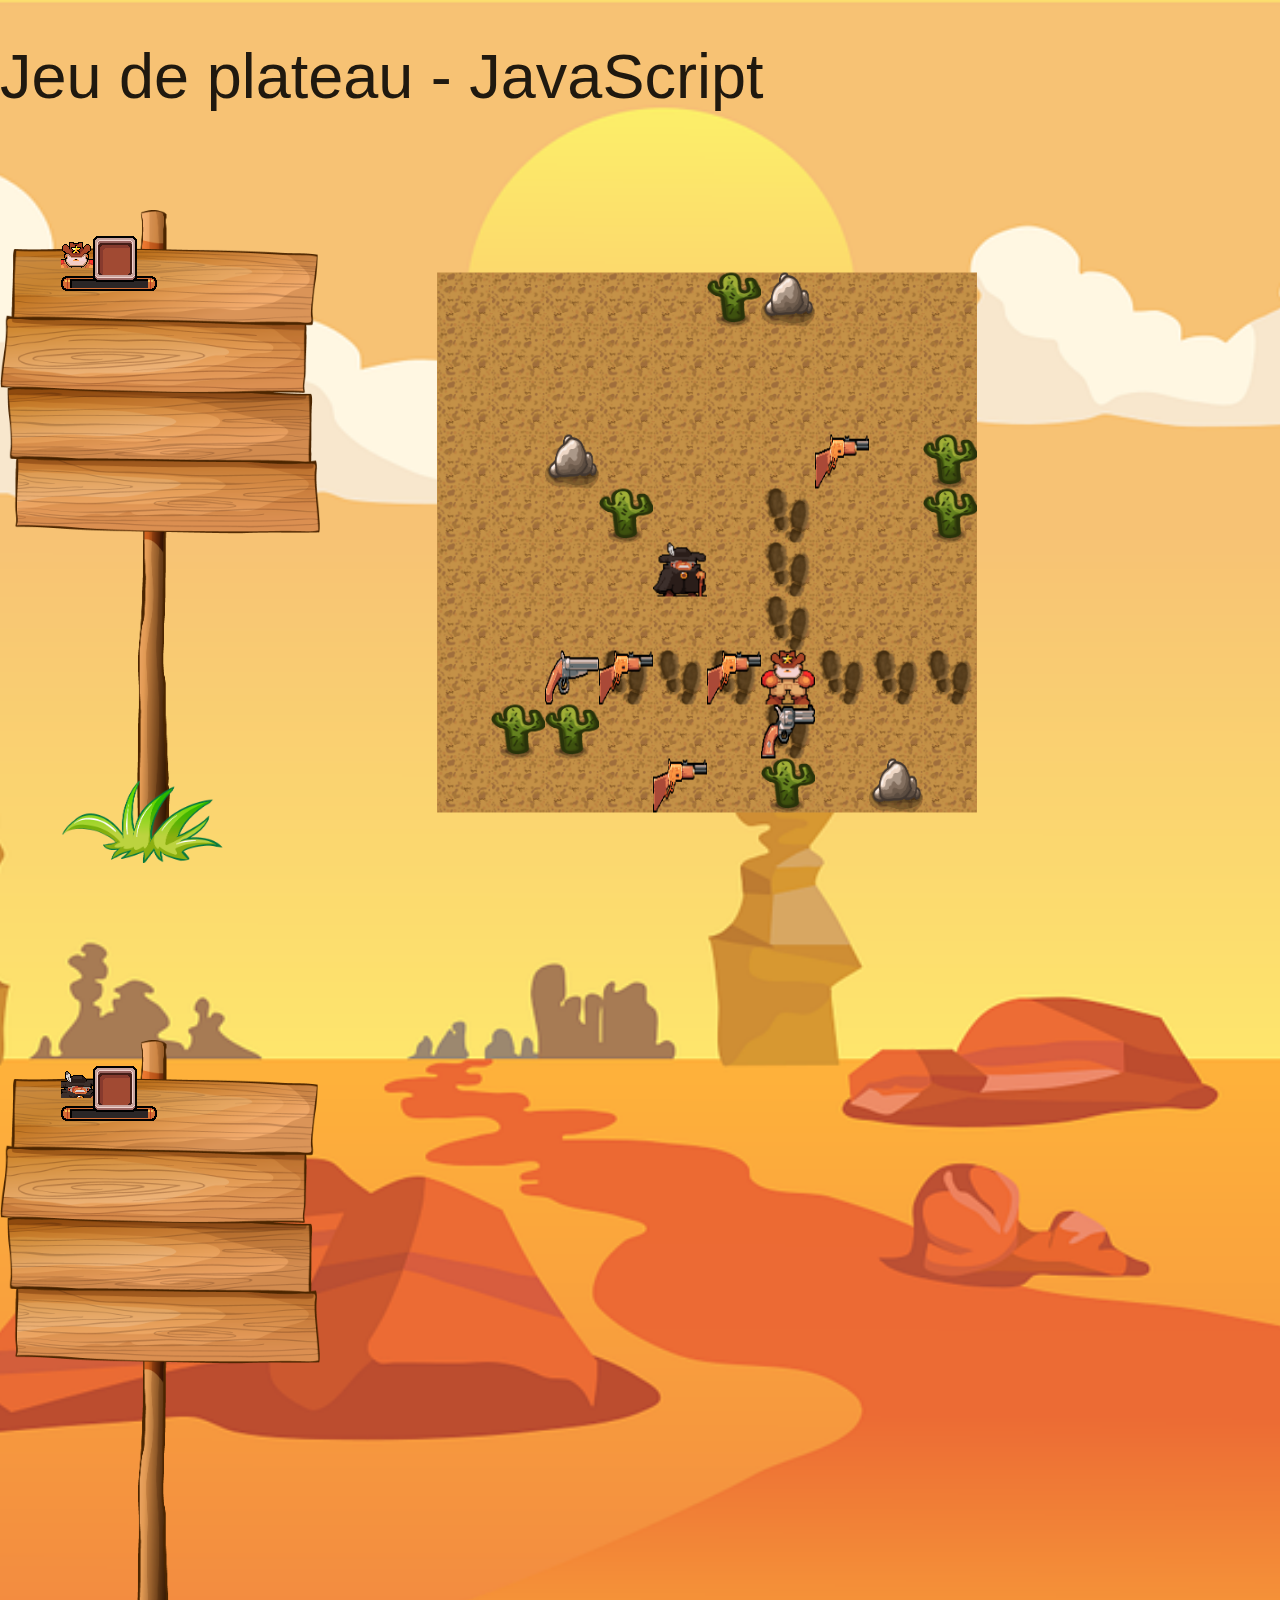
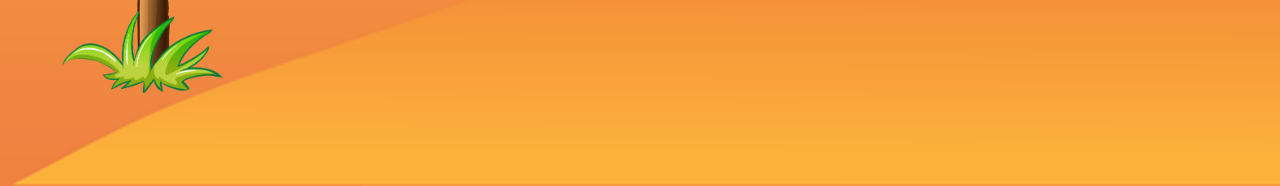
==== index.html @ e67fc3bd "Add files via upload" ====
<!doctype html>

<html lang="fr">

<head>
    <meta charset="utf-8">
    <title>Projet 6 - jeu de plateau</title>
    <link rel="stylesheet" href="style.css">
    <link href="https://fonts.googleapis.com/icon?family=Material+Icons" rel="stylesheet">
    <link rel="stylesheet" href="https://cdnjs.cloudflare.com/ajax/libs/materialize/1.0.0/css/materialize.min.css">
    <meta name="viewport" content="width=device-width, initial-scale=1.0" />
</head>

<body>
    <header>
        <h1>Jeu de plateau - JavaScript</h1>
    </header>


    <div class="row">
        <div id="player1" class="col s3">
            <div id="frame" class="col s6">
                <img src="img/interface/p1.png" id="playerImg">
                <img src="img/interface/box.png" id="playerFrame">
                <img src="img/interface/health-bar-box.png" id="lifeBar">
            </div>

        </div>
        <div id="game" class="col s6">


            <div class="valign-wrapper">
                <canvas class="center-align" id="board"></canvas>
                <!-- <img class="center-align" src="img/interface/gameFrame.png" id="gameFrame"> -->

            </div>

        </div>
        <div id="player2" class="col s3">
            <div id="frame" class="col s6">
                <img src="img/interface/p2.png" id="playerImg">
                <img src="img/interface/box.png" id="playerFrame">
                <img src="img/interface/health-bar-box.png" id="lifeBar">
            </div>

        </div>
    </div>



    <script src="https://cdnjs.cloudflare.com/ajax/libs/materialize/1.0.0/js/materialize.min.js"></script>
    <script src="js/Random.js"></script>
    <script src="js/AssetLoader.js"></script>
    <script src="js/ACase.js"></script>
    <script src="js/Empty.js"></script>
    <script src="js/Wall.js"></script>
    <script src="js/Weapon.js"></script>
    <script src="js/Player.js"></script>
    <script src="js/Game.js"></script>
    <script src="js/EventListenerPromisify.js"></script>
    <script src="js/Map.js"></script>
    <script src="js/App.js"></script>


</body>


</html>
---- style.css ----
body {
    background-image: url("img/interface/background.png");
    background-position: center;
    background-repeat: no-repeat;
    background-size: cover;
}

#board {
    padding-left: 80px;
    padding-bottom: 130px;
    transform: scale(0.9);
}

#player1 {
    height: 800px;
    background-image: url("img/interface/Panneau2.png");
    background-position: center;
    background-repeat: no-repeat;
    background-size: contain;
}

#game {
    width: 800px;
    padding-top: 100px;
    background-image: url("img/interface/Panneau1.png");
    background-position: center;
    background-repeat: no-repeat;
    background-size: contain;
}

#player2 {
    height: 800px;
    background-image: url("img/interface/Panneau2.png");
    background-position: center;
    background-repeat: no-repeat;
    background-size: contain;
}

#playerImg {
    position: relative;
    z-index: 5;
}

#playerFrame {
    position: absolute;
    z-index: 4;
}

#gameFrame {
    position: relative;
}

#frame {
    padding-left: 50px;
    padding-top: 100px;
}


/* #frame img {
    transform: scale(1.5);
} */
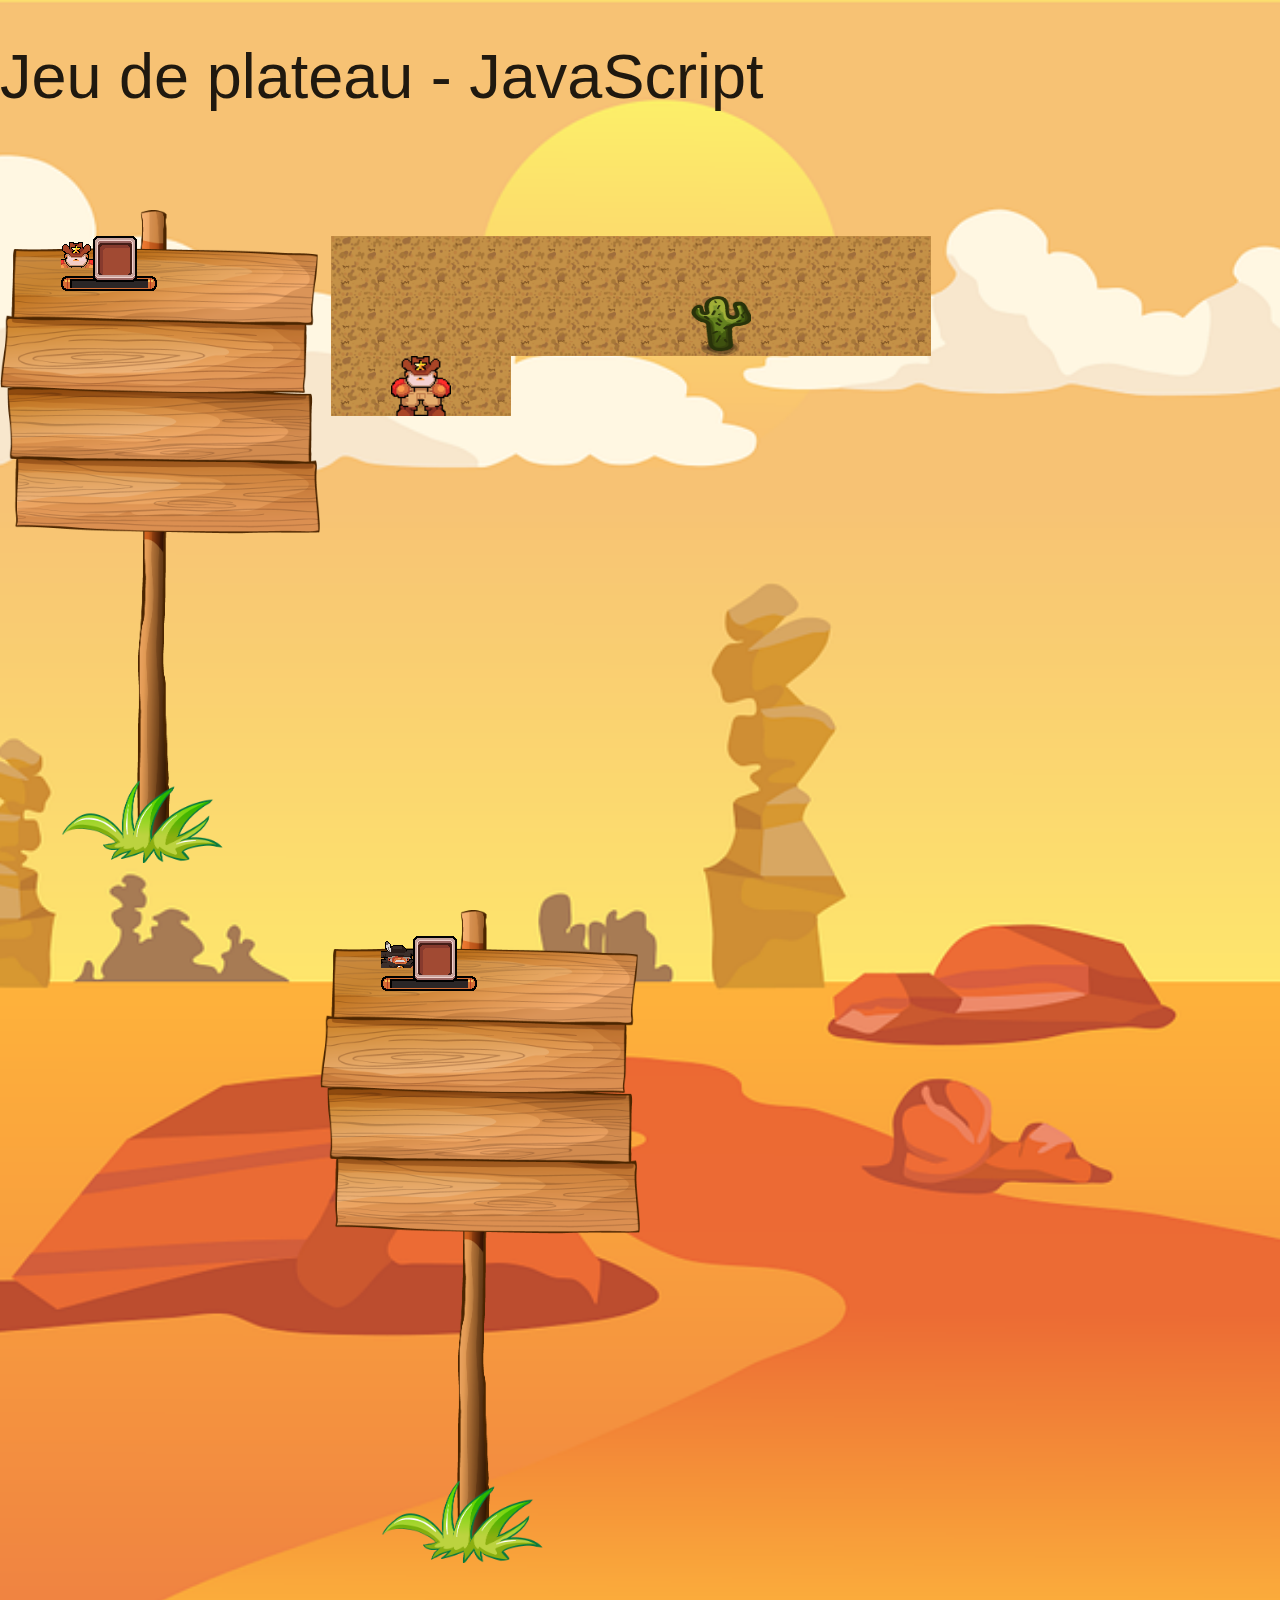
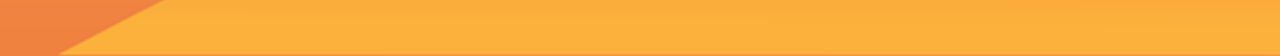
==== commit af5f8b1c: "Add files via upload" ====
--- a/index.html
+++ b/index.html
@@ -59,6 +59,7 @@
     <script src="js/Game.js"></script>
     <script src="js/EventListenerPromisify.js"></script>
     <script src="js/Map.js"></script>
+    <script src="js/position.js"></script>
     <script src="js/App.js"></script>
 
 
--- a/style.css
+++ b/style.css
@@ -3,12 +3,6 @@
     background-position: center;
     background-repeat: no-repeat;
     background-size: cover;
-}
-
-#board {
-    padding-left: 80px;
-    padding-bottom: 130px;
-    transform: scale(0.9);
 }
 
 #player1 {
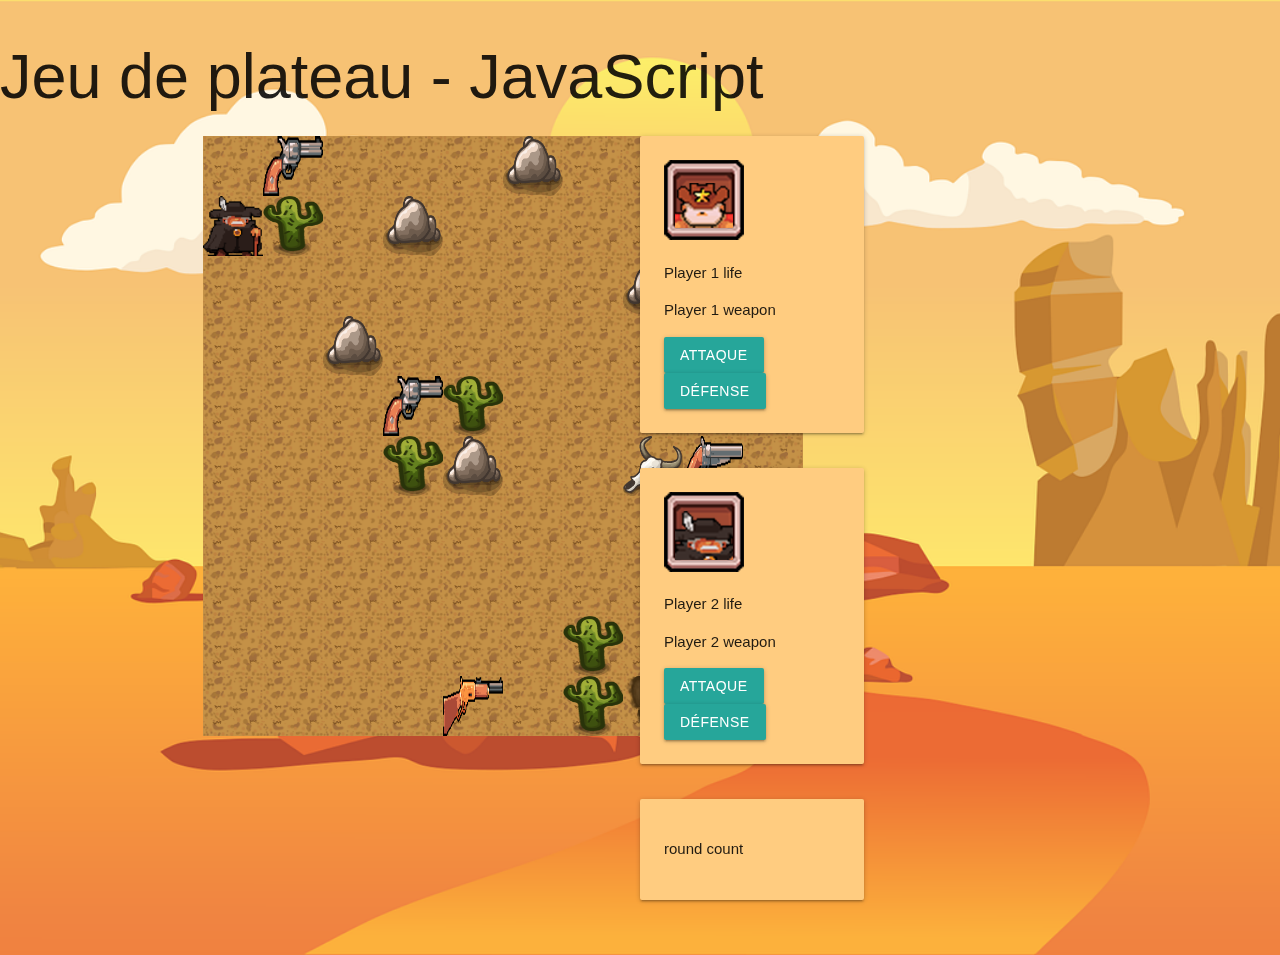
==== commit efd23d2e: "Add files via upload" ====
--- a/index.html
+++ b/index.html
@@ -17,34 +17,57 @@
     </header>
 
 
-    <div class="row">
-        <div id="player1" class="col s3">
-            <div id="frame" class="col s6">
-                <img src="img/interface/p1.png" id="playerImg">
-                <img src="img/interface/box.png" id="playerFrame">
-                <img src="img/interface/health-bar-box.png" id="lifeBar">
-            </div>
-
-        </div>
-        <div id="game" class="col s6">
 
 
-            <div class="valign-wrapper">
-                <canvas class="center-align" id="board"></canvas>
-                <!-- <img class="center-align" src="img/interface/gameFrame.png" id="gameFrame"> -->
 
+
+    <div class="container">
+        <div class="row">
+            <div class="col s12 m12 l6" id="boardWindow">
+                <canvas id="board"></canvas>
             </div>
+            <div class="col s12 m12 l3" id="game">
+                <div class="row">
+                    <div class="card-panel orange lighten-3 player" id="P1">
+                        <img src="img/interface/boxP1.png">
+                        <p id="P1Life">Player 1 life</p>
+                        <p id="P1Weapon">Player 1 weapon</p>
+                        <a id="Player1Attack" class="waves-effect waves-light btn">attaque</a>
+                        <a id="Player1Defense" class="waves-effect waves-light btn">défense</a>
+                    </div>
+                </div>
+                <div class="row">
+                    <div>
+                        <div class="card-panel orange lighten-3 player" id="P2">
+                            <img src="img/interface/boxP2.png">
+                            <p id="P2Life">Player 2 life</p>
+                            <p id="P2Weapon">Player 2 weapon</p>
+                            <a id="player2Attack" class="waves-effect waves-light btn">attaque</a>
+                            <a id="player2Defense" class="waves-effect waves-light btn">défense</a>
+                        </div>
+                    </div>
 
+                </div>
+                <div class="row">
+                    <div>
+                        <div class="card-panel orange lighten-3 player" id="gameInfo">
+
+
+                            <p id="round">round count </p>
+                        </div>
+                    </div>
+
+                </div>
+            </div>
         </div>
-        <div id="player2" class="col s3">
-            <div id="frame" class="col s6">
-                <img src="img/interface/p2.png" id="playerImg">
-                <img src="img/interface/box.png" id="playerFrame">
-                <img src="img/interface/health-bar-box.png" id="lifeBar">
-            </div>
 
-        </div>
     </div>
+
+
+
+
+
+
 
 
 
--- a/style.css
+++ b/style.css
@@ -5,51 +5,10 @@
     background-size: cover;
 }
 
-#player1 {
-    height: 800px;
-    background-image: url("img/interface/Panneau2.png");
-    background-position: center;
-    background-repeat: no-repeat;
-    background-size: contain;
+#boardWindow {
+    height: auto;
 }
 
-#game {
-    width: 800px;
-    padding-top: 100px;
-    background-image: url("img/interface/Panneau1.png");
-    background-position: center;
-    background-repeat: no-repeat;
-    background-size: contain;
-}
-
-#player2 {
-    height: 800px;
-    background-image: url("img/interface/Panneau2.png");
-    background-position: center;
-    background-repeat: no-repeat;
-    background-size: contain;
-}
-
-#playerImg {
-    position: relative;
-    z-index: 5;
-}
-
-#playerFrame {
-    position: absolute;
-    z-index: 4;
-}
-
-#gameFrame {
-    position: relative;
-}
-
-#frame {
-    padding-left: 50px;
-    padding-top: 100px;
-}
-
-
-/* #frame img {
-    transform: scale(1.5);
-} */+#P1 {
+    margin-top: 0px;
+}